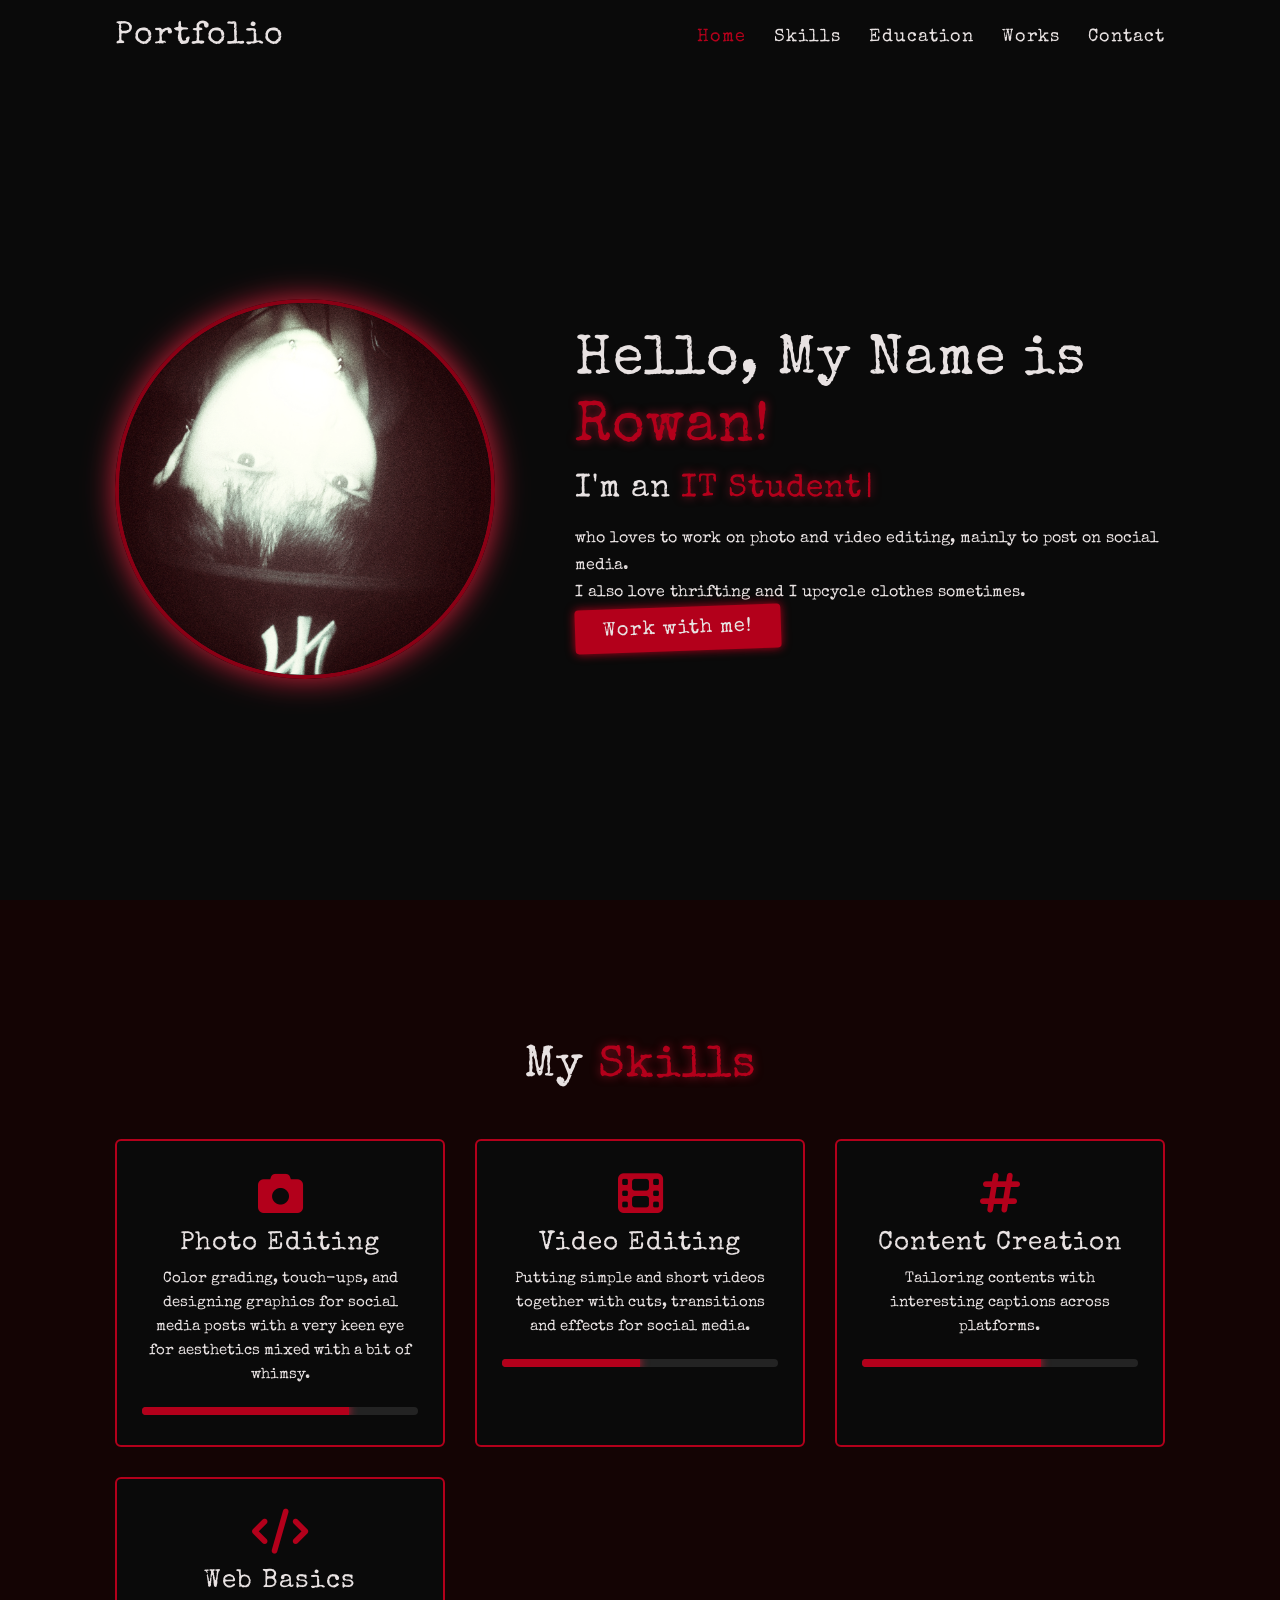
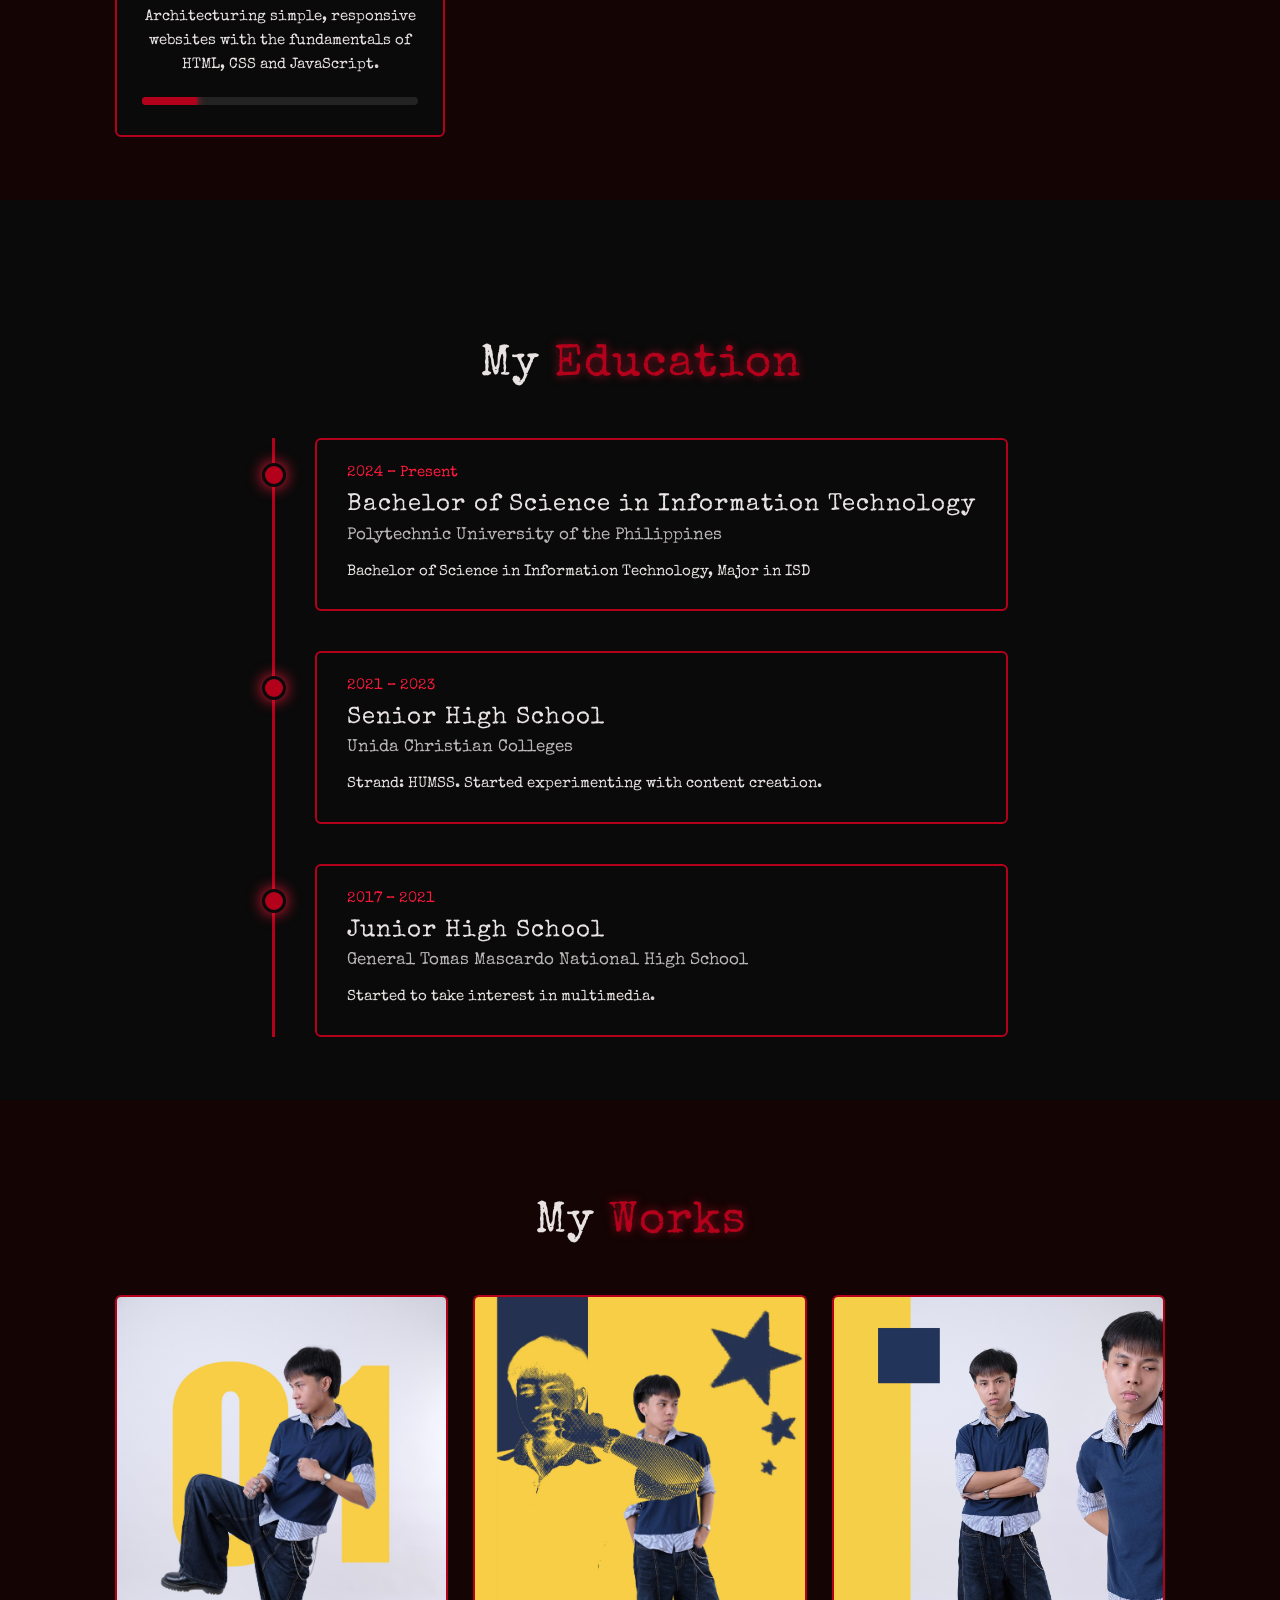
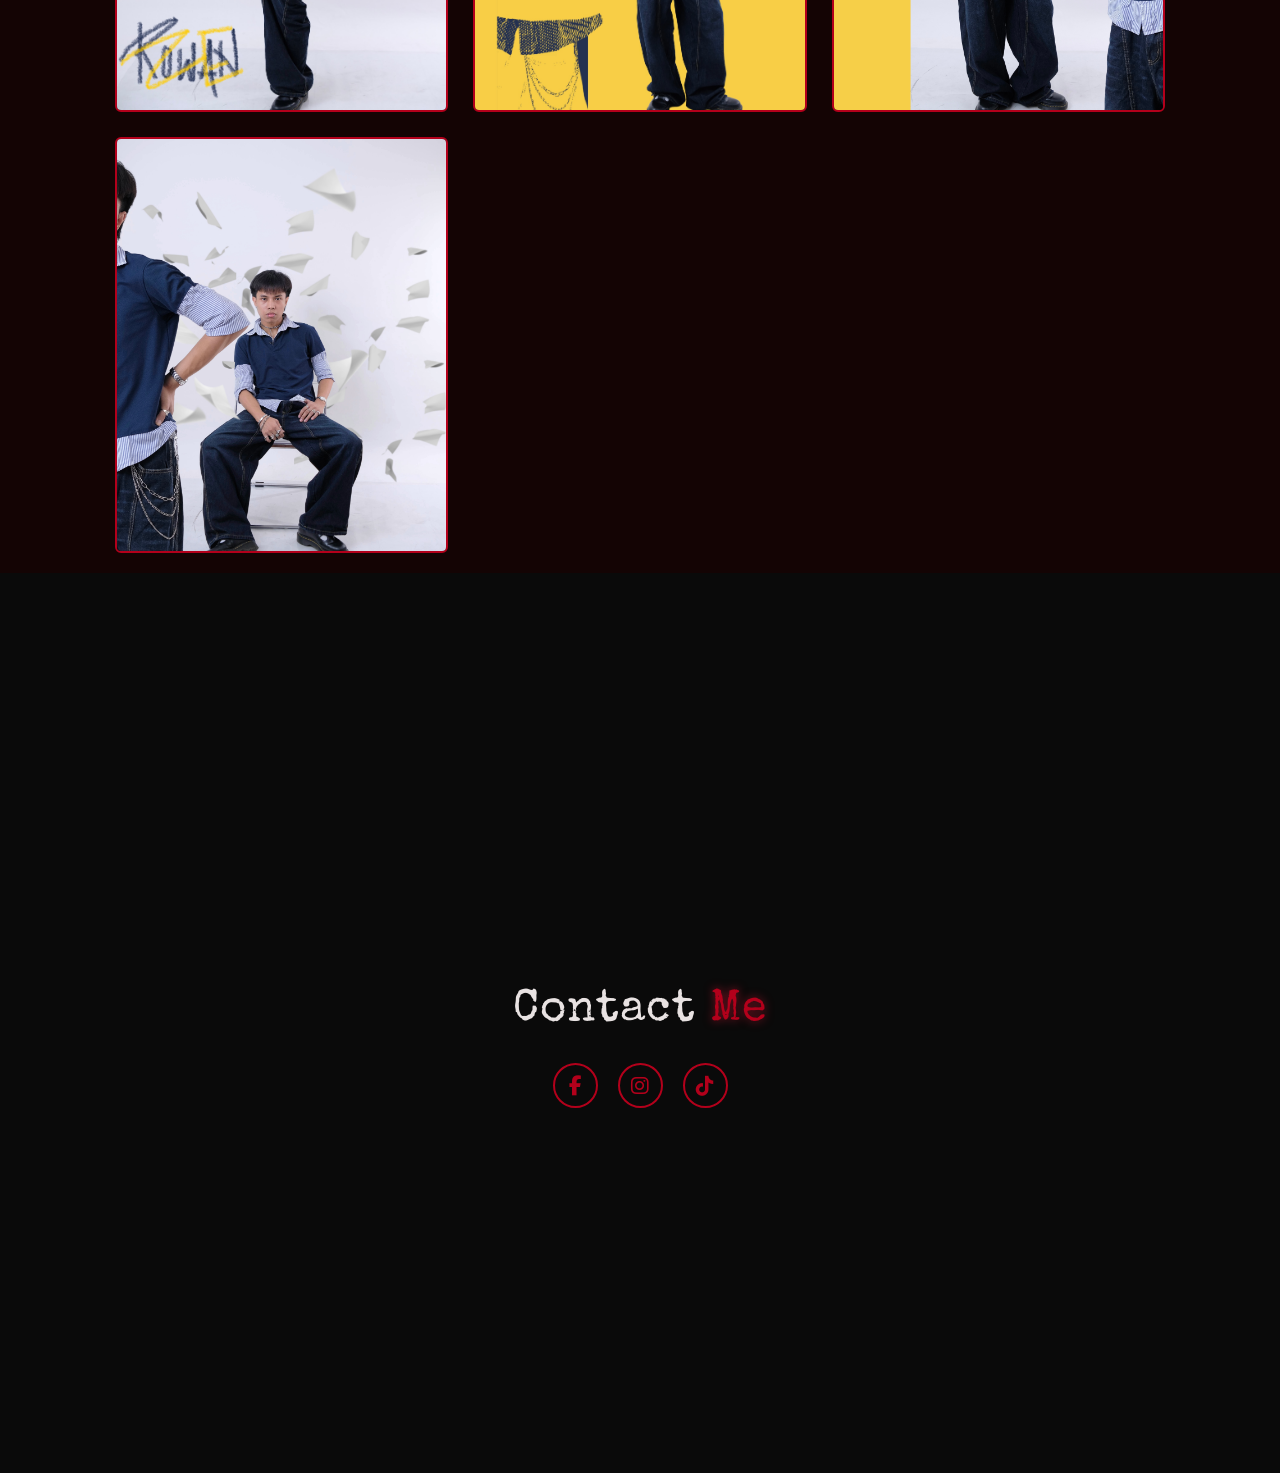
==== index.html @ f982e8a1 "Rename resume.html to index.html" ====
<!DOCTYPE html>
<html lang="en">
<head>
    <meta charset="UTF-8">
    <meta name="viewport" content="width=device-width, initial-scale=1.0">
    <title>Interactive Resume</title>
    <link rel="stylesheet" href="https://cdnjs.cloudflare.com/ajax/libs/font-awesome/6.5.1/css/all.min.css">
    <link rel="stylesheet" href="https://fonts.googleapis.com/css2?family=Special+Elite&display=swap">
    <link rel="stylesheet" href="style.css">
</head>
<body>
    <header class="header">
        <a href="#home" class="logo">Portfolio</a>
        <i class="fa-solid fa-bars" id="menu-icon"></i>
        <nav class="navbar">
            <a href="#home" class="active">Home</a>
            <a href="#skills">Skills</a>
            <a href="#education">Education</a>
            <a href="#works">Works</a>
            <a href="#contact">Contact</a>
        </nav>
    </header>

    <section class="home" id="home">
        <div class="home-img">
            <img src="base.png" alt="Rowan">
        </div>
        <div class="home-content">
            <h1>Hello, My Name is <span>Rowan!</span></h1>
            <h3 class="typing-text">I'm an <span>IT Student</span></h3>
            <p>who loves to work on photo and video editing, mainly to post on social media.</p>
            <p>I also love thrifting and I upcycle clothes sometimes.</p>
            <a href="#contact" class="btn">Work with me!</a>
        </div>
    </section>

    <section class="section" id="skills">
    <h2 class="heading">My <span>Skills</span></h2>
    
    <div class="skills-container">
        <div class="skill-box">
            <i class="fa-solid fa-camera"></i>
            <h3>Photo Editing</h3>
            <p>Color grading, touch-ups, and designing graphics for social media posts with a very keen eye for aesthetics mixed with a bit of whimsy.</p>
            <div class="bar"><span style="width: 75%"></span></div>
        </div>

        <div class="skill-box">
            <i class="fa-solid fa-film"></i>
            <h3>Video Editing</h3>
            <p>Putting simple and short videos together with cuts, transitions and effects for social media.</p>
            <div class="bar"><span style="width: 50%"></span></div>
        </div>

        <div class="skill-box">
            <i class="fa-solid fa-hashtag"></i>
            <h3>Content Creation</h3>
            <p>Tailoring contents with interesting captions across platforms.</p>
            <div class="bar"><span style="width: 65%"></span></div>
        </div>

        <div class="skill-box">
            <i class="fa-solid fa-code"></i>
            <h3>Web Basics</h3>
            <p>Architecturing simple, responsive websites with the fundamentals of HTML, CSS and JavaScript.</p>
            <div class="bar"><span style="width: 20%"></span></div>
        </div>
    </div>
    </section>

    <section class="section" id="education">
    <h2 class="heading">My <span>Education</span></h2>
    
    <div class="timeline">
        <div class="timeline-item">
            <div class="timeline-dot"></div>
            <div class="timeline-content">
                <span class="year">2024 – Present</span>
                <h1>Bachelor of Science in Information Technology</h1>
                <h4>Polytechnic University of the Philippines</h4>
                <p>Bachelor of Science in Information Technology, Major in ISD</p>
            </div>
        </div>

        <div class="timeline-item">
            <div class="timeline-dot"></div>
            <div class="timeline-content">
                <span class="year">2021 – 2023</span>
                <h1>Senior High School</h1>
                <h4>Unida Christian Colleges</h4>
                <p>Strand: HUMSS. Started experimenting with content creation.</p>
            </div>
        </div>

        <div class="timeline-item">
            <div class="timeline-dot"></div>
            <div class="timeline-content">
                <span class="year">2017 – 2021</span>
                <h1>Junior High School</h1>
                <h4>General Tomas Mascardo National High School</h4>
                <p>Started to take interest in multimedia.</p>
            </div>
        </div>
    </div>
    </section>

    <section class="section" id="works">
    <h2 class="heading">My <span>Works</span></h2>
   
    <div class="works-grid">
        <div class="work-item">
            <img src="images/work1.jpg" alt="Work 1">
            <div class="work-overlay"></div>
        </div>

        <div class="work-item">
            <img src="images/work2.jpg" alt="Work 2">
            <div class="work-overlay"> </div>
        </div>

        <div class="work-item">
            <img src="images/work3.jpg" alt="Work 3">
            <div class="work-overlay"></div>
        </div>

        <div class="work-item">
            <img src="images/work4.jpg" alt="Work 4">
            <div class="work-overlay"></div>
        </div>
    </div>
    </section>

    <div class="lightbox" id="lightbox">
        <i class="fa-solid fa-xmark" id="lightbox-close"></i>
        <img src="" alt="" id="lightbox-img">
    </div>

    <section class="section" id="contact"><h2 class="heading">Contact <span>Me</span></h2>
        <div class="social-icons">
            <a href="https://www.facebook.com/rowan.wanj" target="_blank" rel="noopener noreferrer" aria-label="Facebook"><i class="fa-brands fa-facebook-f"></i></a>
            <a href="https://www.instagram.com/zer0_wannn/" target="_blank" rel="noopener noreferrer" aria-label="Instagram"><i class="fa-brands fa-instagram"></i></a>
            <a href="https://www.tiktok.com/@zer0_wannn" target="_blank" rel="noopener noreferrer" aria-label="TikTok"><i class="fa-brands fa-tiktok"></i></a>
        </div>
    </section>
    
    <script src="script.js"></script>
</body>
</html>
---- style.css ----
@font-face {
    font-family: 'Grunge';
    src: url('grunge.ttf') format('truetype');
    font-display: swap;
}
 
* {
    margin: 0;
    padding: 0;
    box-sizing: border-box;
    font-family: 'Special Elite', monospace;
    text-decoration: none;
    border: none;
    outline: none;
    scroll-behavior: smooth;
}
 
:root {
    --bg-color: #0a0a0a;
    --second-bg-color: #140404;
    --text-color: #e8e2e2;
    --main-color: #b3001b;
    --main-glow: #ff1a3c;
    --heading-font: 'Grunge', 'Special Elite', cursive;
}
 
.logo,
h1, h2, h3,
h1 span, h2 span, h3 span,
.heading,
.navbar a,
.btn {
    font-family: var(--heading-font);
    font-weight: normal;
    letter-spacing: .1rem;
}
 
html {
    font-size: 62.5%;
    overflow-x: hidden;
}
 
body {
    background: var(--bg-color);
    color: var(--text-color);
}
 
section {
    min-height: 100vh;
    padding: 10rem 9% 2rem;
}
 
span {
    color: var(--main-color);
    text-shadow: 0 0 1rem rgba(255, 26, 60, .5);
}
 
.header {
    position: fixed;
    top: 0;
    left: 0;
    width: 100%;
    padding: 2rem 9%;
    display: flex;
    justify-content: space-between;
    align-items: center;
    z-index: 100;
    transition: background .3s, box-shadow .3s;
}
 
.header.sticky {
    background: var(--bg-color);
    border-bottom: .2rem solid var(--main-color);
    box-shadow: 0 .5rem 1.5rem rgba(179, 0, 27, .35);
}
 
.logo {
    font-size: 3.2rem;
    color: var(--text-color);
}
 
.navbar a {
    font-size: 1.8rem;
    color: var(--text-color);
    margin-left: 2.5rem;
    white-space: nowrap;
    transition: color .3s;
}
 
.navbar a:hover,
.navbar a.active {
    color: var(--main-color);
}
 
#menu-icon {
    font-size: 3rem;
    color: var(--text-color);
    cursor: pointer;
    display: none;
}
 
.home {
    display: flex;
    align-items: center;
    justify-content: center;
    gap: 8rem;
}
 
.home-img img {
    width: 32vw;
    max-width: 380px;
    aspect-ratio: 1 / 1;
    object-fit: cover;
    border-radius: 50%;
    border: .4rem solid var(--main-color);
    box-shadow: 0 0 3rem var(--main-glow);
    filter: grayscale(30%) contrast(1.1);
    animation: float 4s ease-in-out infinite;
}
 
@keyframes float {
    0%, 100% { transform: translateY(0); }
    50%      { transform: translateY(-2.4rem); }
}
 
.home-content h1 {
    font-size: 5.6rem;
    line-height: 1.2;
}
 
.home-content h3 {
    font-size: 3.2rem;
    margin: 1rem 0 2rem;
}
 
.typing-text span::after {
    content: '|';
    margin-left: .3rem;
    animation: blink .8s infinite;
}
 
@keyframes blink {
    50% { opacity: 0; }
}
 
.home-content p {
    font-size: 1.6rem;
    line-height: 1.7;
}
 
.social-icons {
    margin: 3rem 0;
}
 
.social-icons a {
    display: inline-flex;
    justify-content: center;
    align-items: center;
    width: 4.5rem;
    height: 4.5rem;
    border: .2rem solid var(--main-color);
    border-radius: 50%;
    font-size: 2rem;
    color: var(--main-color);
    margin-right: 1.5rem;
    transition: .3s;
}
 
.social-icons a:hover {
    background: var(--main-color);
    color: var(--text-color);
    box-shadow: 0 0 1.5rem var(--main-glow);
}
 
.btn {
    display: inline-block;
    padding: 1.2rem 2.8rem;
    background: var(--main-color);
    border-radius: .4rem;
    font-size: 2rem;
    color: var(--text-color);
    box-shadow: 0 0 1rem var(--main-color);
    transform: rotate(-2deg);
    transition: .3s;
}
 
.btn:hover {
    background: var(--main-glow);
    box-shadow: 0 0 2.5rem var(--main-glow);
    transform: rotate(0deg) translateY(-.3rem);
}
 
.section:nth-of-type(even) {
    background: var(--second-bg-color);
}
 
.heading {
    text-align: center;
    font-size: 4.5rem;
}
 
@media (max-width: 1200px) {
    html { font-size: 55%; }
}
 
@media (max-width: 991px) {
    .header { padding: 2rem 3%; }
    section { padding: 10rem 3% 2rem; }
}
 
@media (max-width: 900px) {
    #menu-icon { display: block; }
 
    .navbar {
        position: absolute;
        top: 100%;
        left: 0;
        width: 100%;
        padding: 1rem 3%;
        background: var(--bg-color);
        border-top: .1rem solid rgba(255, 255, 255, .1);
        box-shadow: 0 .5rem 1rem rgba(0, 0, 0, .3);
        display: none;
    }
 
    .navbar.active { display: block; }
 
    .navbar a {
        display: block;
        font-size: 2.2rem;
        margin: 3rem 0;
    }
 
    .home {
        flex-direction: column;
        text-align: center;
        gap: 4rem;
    }
 
    .home-img img { width: 60vw; }
}
 
@media (max-width: 450px) {
    html { font-size: 50%; }
    .home-content h1 { font-size: 4.5rem; }
}

#skills {
    display: flex;
    flex-direction: column;
    justify-content: center;
}

.skills-container {
    display: grid;
    grid-template-columns: repeat(auto-fit, minmax(25rem, 1fr));
    gap: 3rem;
    margin-top: 5rem;
}

.skill-box {
    background: var(--bg-color);
    border: .2rem solid var(--main-color);
    border-radius: .6rem;
    padding: 3rem 2.5rem;
    text-align: center;
    transition: .3s;
}

.skill-box:hover {
    transform: translateY(-.8rem) rotate(-1deg);
    box-shadow: 0 0 2rem var(--main-glow);
}

.skill-box i {
    font-size: 4.5rem;
    color: var(--main-color);
}

.skill-box h3 {
    font-size: 2.6rem;
    margin: 1.5rem 0 1rem;
}

.skill-box p {
    font-size: 1.5rem;
    line-height: 1.6;
    margin-bottom: 2rem;
}

.skill-box .bar {
    height: .8rem;
    background: rgba(255, 255, 255, .1);
    border-radius: .4rem;
    overflow: hidden;
}

.skill-box .bar span {
    display: block;
    height: 100%;
    background: var(--main-color);
    box-shadow: 0 0 1rem var(--main-glow);
    text-shadow: none;
}

#education {
    display: flex;
    flex-direction: column;
    justify-content: center;
}

.timeline {
    position: relative;
    max-width: 90rem;
    margin: 5rem auto 0;
    padding-left: 4rem;
    border-left: .3rem solid var(--main-color);
}

.timeline-item {
    position: relative;
    margin-bottom: 4rem;
}

.timeline-item:last-child {
    margin-bottom: 0;
}

.timeline-dot {
    position: absolute;
    left: -5.3rem;
    top: 2.5rem;
    width: 2.4rem;
    height: 2.4rem;
    background: var(--main-color);
    border: .3rem solid var(--bg-color);
    border-radius: 50%;
    box-shadow: 0 0 1.5rem var(--main-glow);
}

.timeline-content {
    background: var(--bg-color);
    border: .2rem solid var(--main-color);
    border-radius: .6rem;
    padding: 2.5rem 3rem;
    transition: .3s;
}

.timeline-content:hover {
    transform: translateX(.8rem);
    box-shadow: 0 0 2rem var(--main-glow);
}

.timeline-content .year {
    display: inline-block;
    font-size: 1.5rem;
    color: var(--main-glow);
    text-shadow: none;
    margin-bottom: 1rem;
}

.timeline-content h1 {
    font-family: 'Special Elite', monospace;
    font-weight: normal;
    font-size: 2.4rem;
    line-height: 1.3;
}

.timeline-content h4 {
    font-size: 1.7rem;
    font-weight: normal;
    opacity: .8;
    margin: .5rem 0 1.5rem;
}

.timeline-content p {
    font-size: 1.5rem;
    line-height: 1.7;
}

@media (max-width: 450px) {
    .timeline { padding-left: 2.5rem; }
    .timeline-dot { left: -3.8rem; }
    .timeline-content { padding: 2rem; }
}

#works {
    display: flex;
    flex-direction: column;
    justify-content: center;
}

.works-grid {
    display: grid;
    grid-template-columns: repeat(auto-fit, minmax(28rem, 1fr));
    gap: 2.5rem;
    margin-top: 5rem;
}

.work-item {
    position: relative;
    aspect-ratio: 4 / 5;
    border: .2rem solid var(--main-color);
    border-radius: .6rem;
    overflow: hidden;
    cursor: pointer;
}

.work-item img {
    width: 100%;
    height: 100%;
    object-fit: cover;
    transition: transform .5s, filter .5s;
}

.work-overlay {
    position: absolute;
    inset: 0;
    display: flex;
    flex-direction: column;
    justify-content: flex-end;
    padding: 2.5rem;
    background: linear-gradient(to top, rgba(179, 0, 27, .9), transparent 60%);
    opacity: 0;
    transition: opacity .4s;
}

.work-overlay h3 {
    font-family: 'Special Elite', monospace;
    font-size: 2.2rem;
}

.work-overlay p {
    font-size: 1.4rem;
    margin-top: .5rem;
}

.work-item:hover img {
    transform: scale(1.08);
    filter: grayscale(40%);
}

.work-item:hover .work-overlay {
    opacity: 1;
}

.lightbox {
    position: fixed;
    inset: 0;
    background: rgba(0, 0, 0, .92);
    display: none;
    justify-content: center;
    align-items: center;
    z-index: 200;
    padding: 2rem;
}

.lightbox.show {
    display: flex;
}

.lightbox img {
    max-width: 100%;
    max-height: 90vh;
    border: .3rem solid var(--main-color);
    box-shadow: 0 0 3rem var(--main-glow);
}

#lightbox-close {
    position: absolute;
    top: 2rem;
    right: 3rem;
    font-size: 4rem;
    color: var(--text-color);
    cursor: pointer;
}

#lightbox-close:hover {
    color: var(--main-glow);
}

#contact {
    display: flex;
    flex-direction: column;
    justify-content: center;
}

#contact .social-icons {
    display: flex;
    justify-content: center;
    gap: 2rem;
}

#contact .social-icons a {
    margin-right: 0;
}
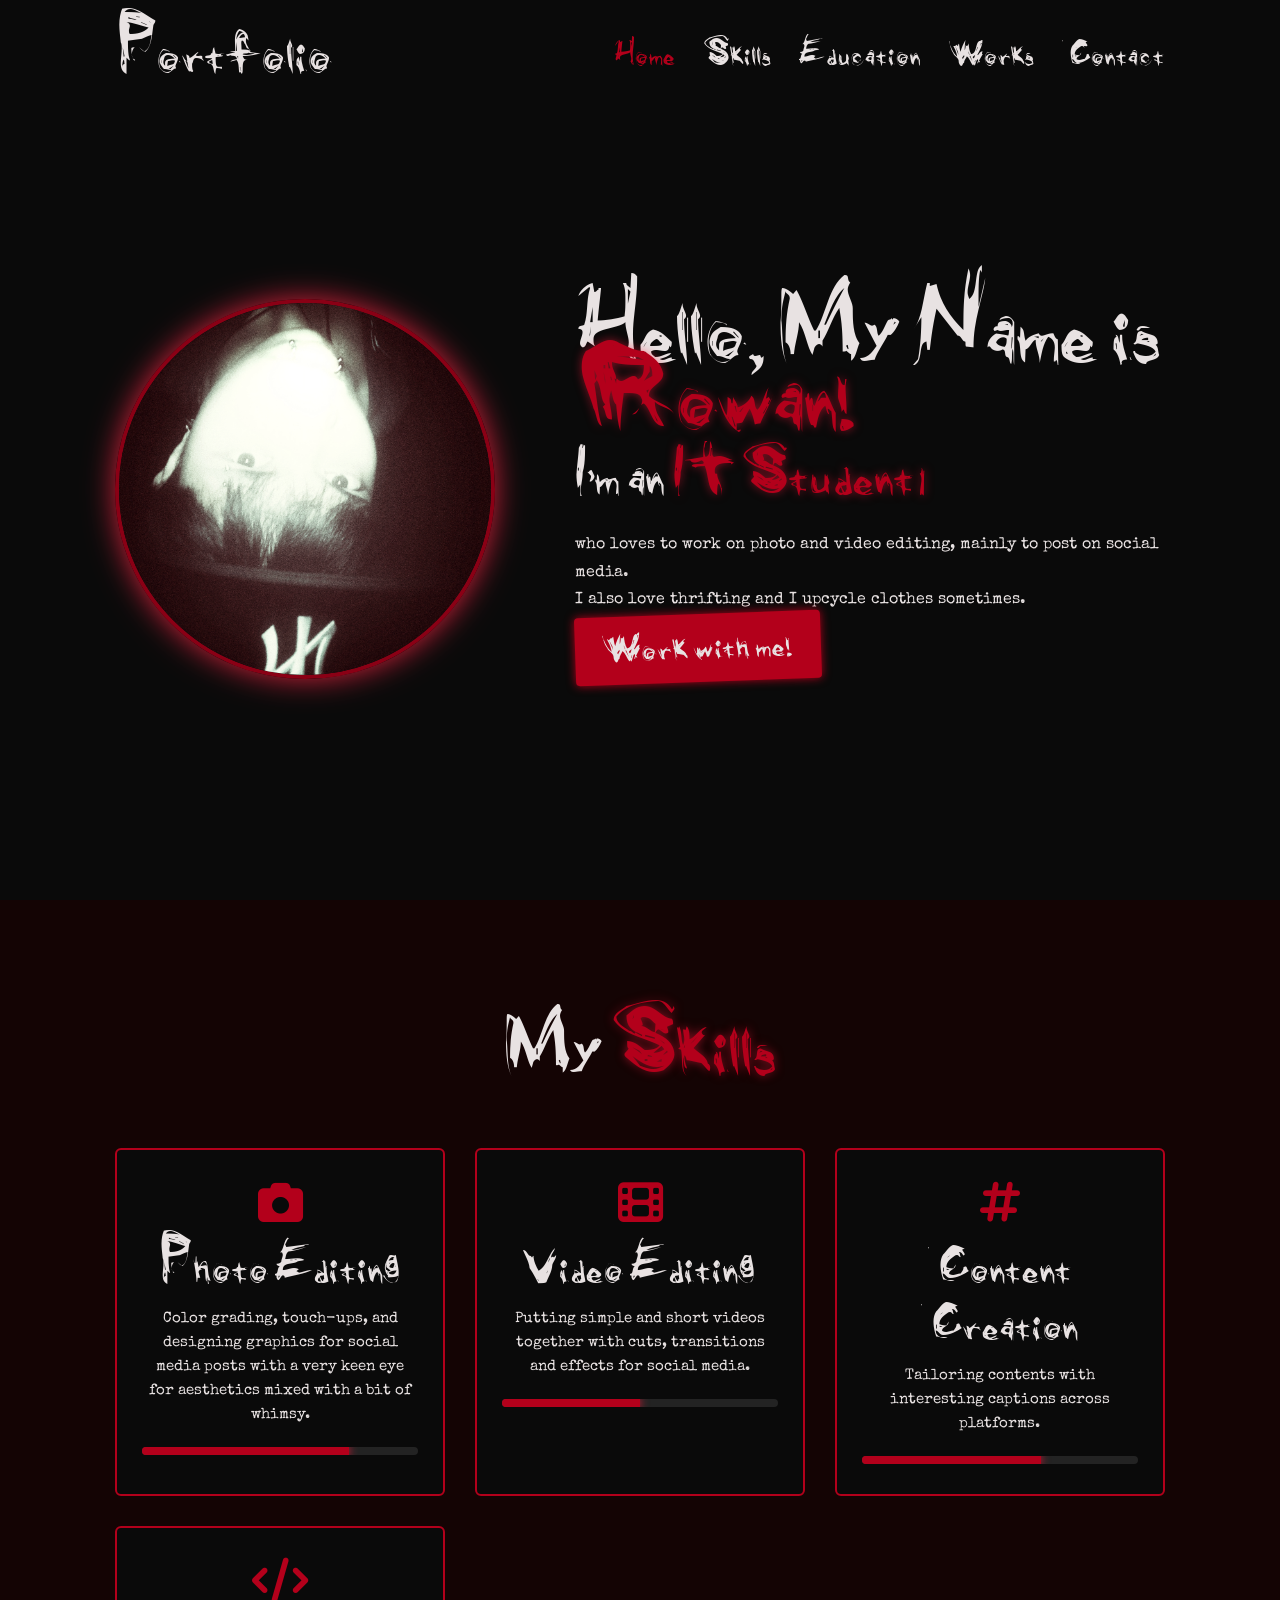
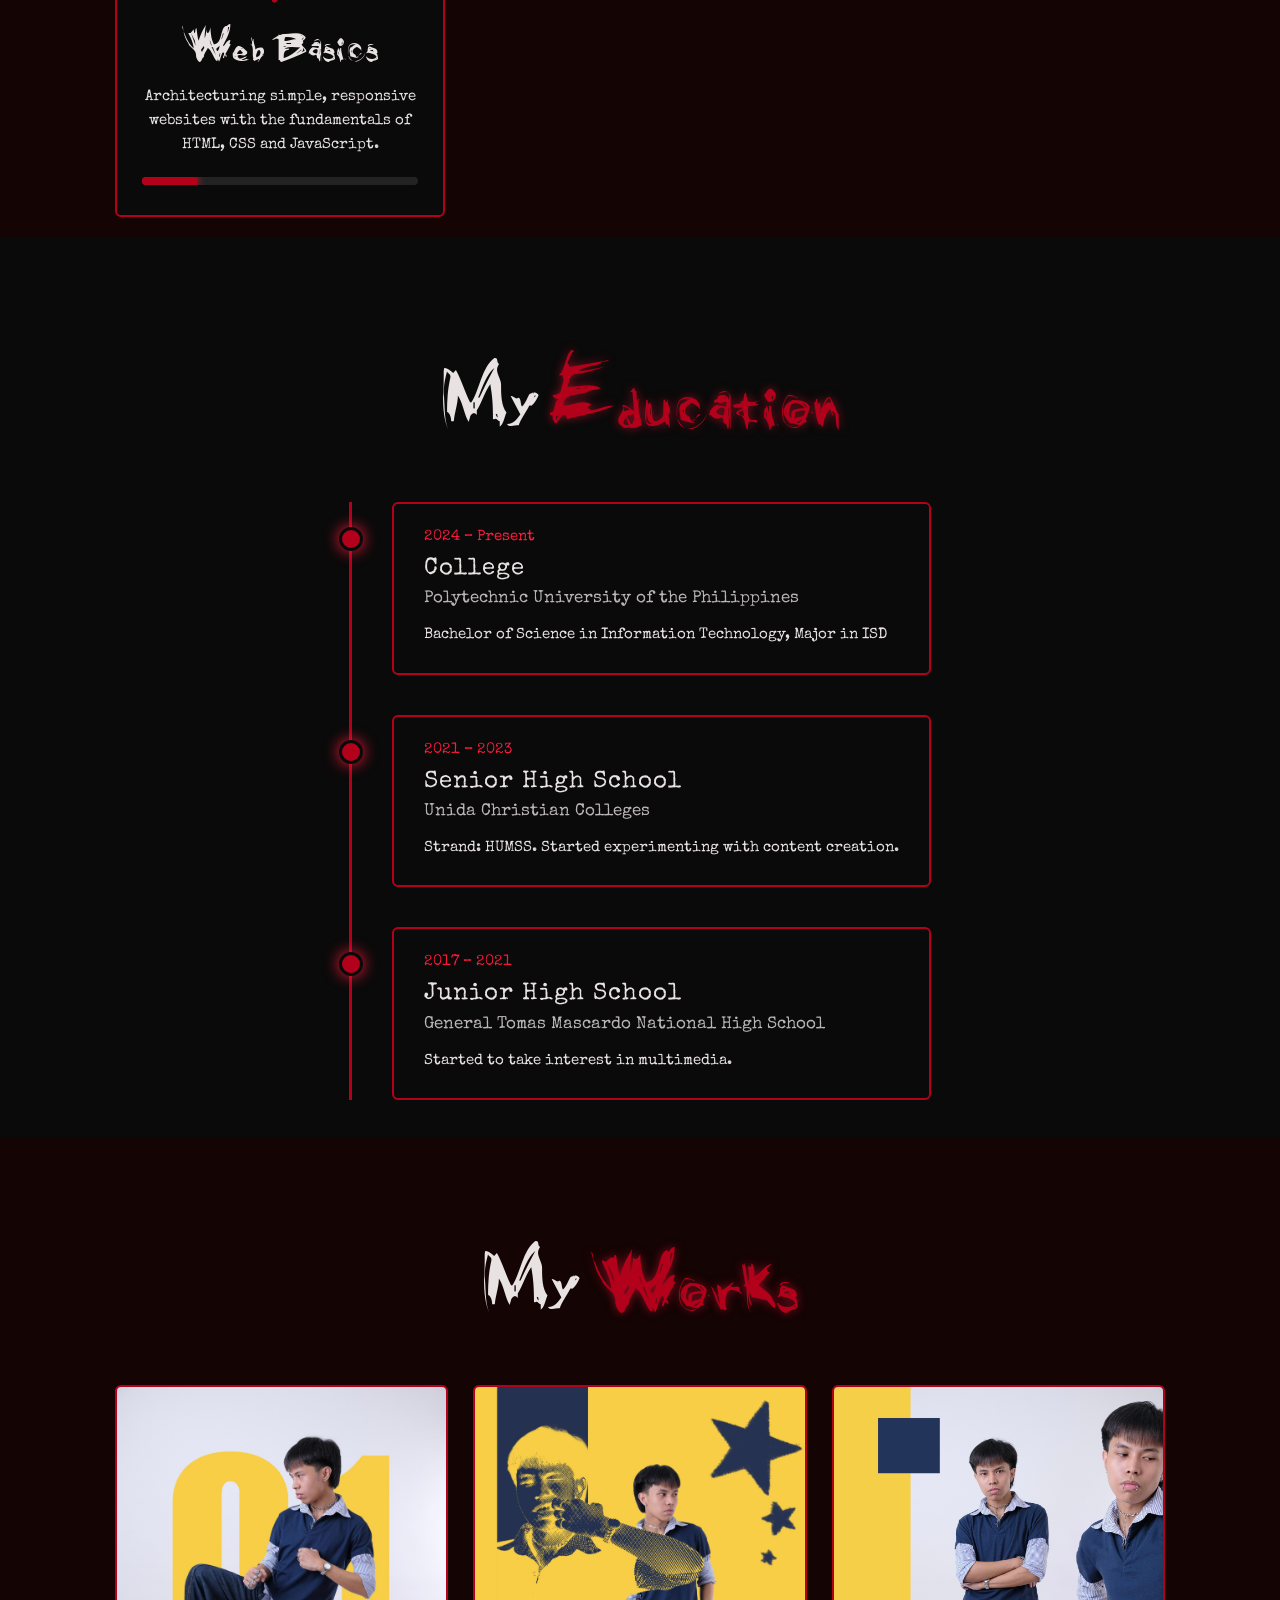
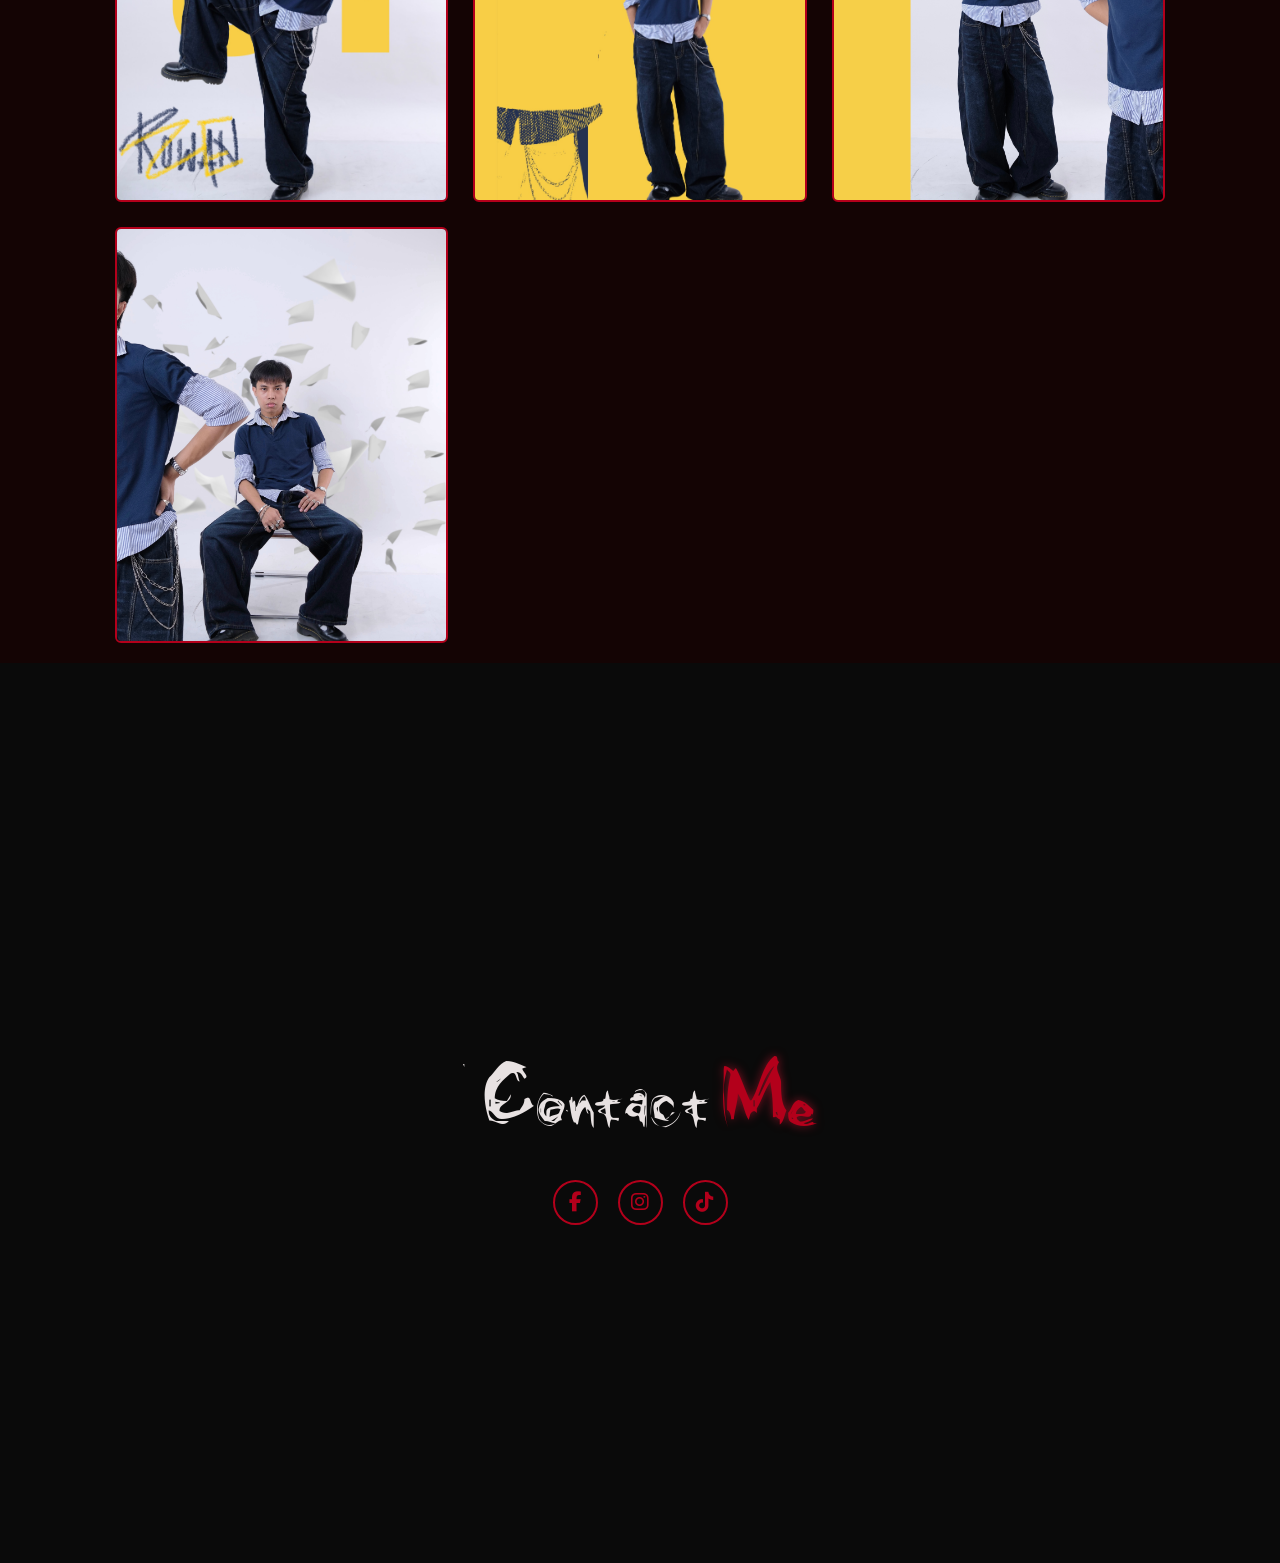
==== commit 7acf021d: "Update education title in timeline section" ====
--- a/index.html
+++ b/index.html
@@ -76,7 +76,7 @@
             <div class="timeline-dot"></div>
             <div class="timeline-content">
                 <span class="year">2024 – Present</span>
-                <h1>Bachelor of Science in Information Technology</h1>
+                <h1>College</h1>
                 <h4>Polytechnic University of the Philippines</h4>
                 <p>Bachelor of Science in Information Technology, Major in ISD</p>
             </div>
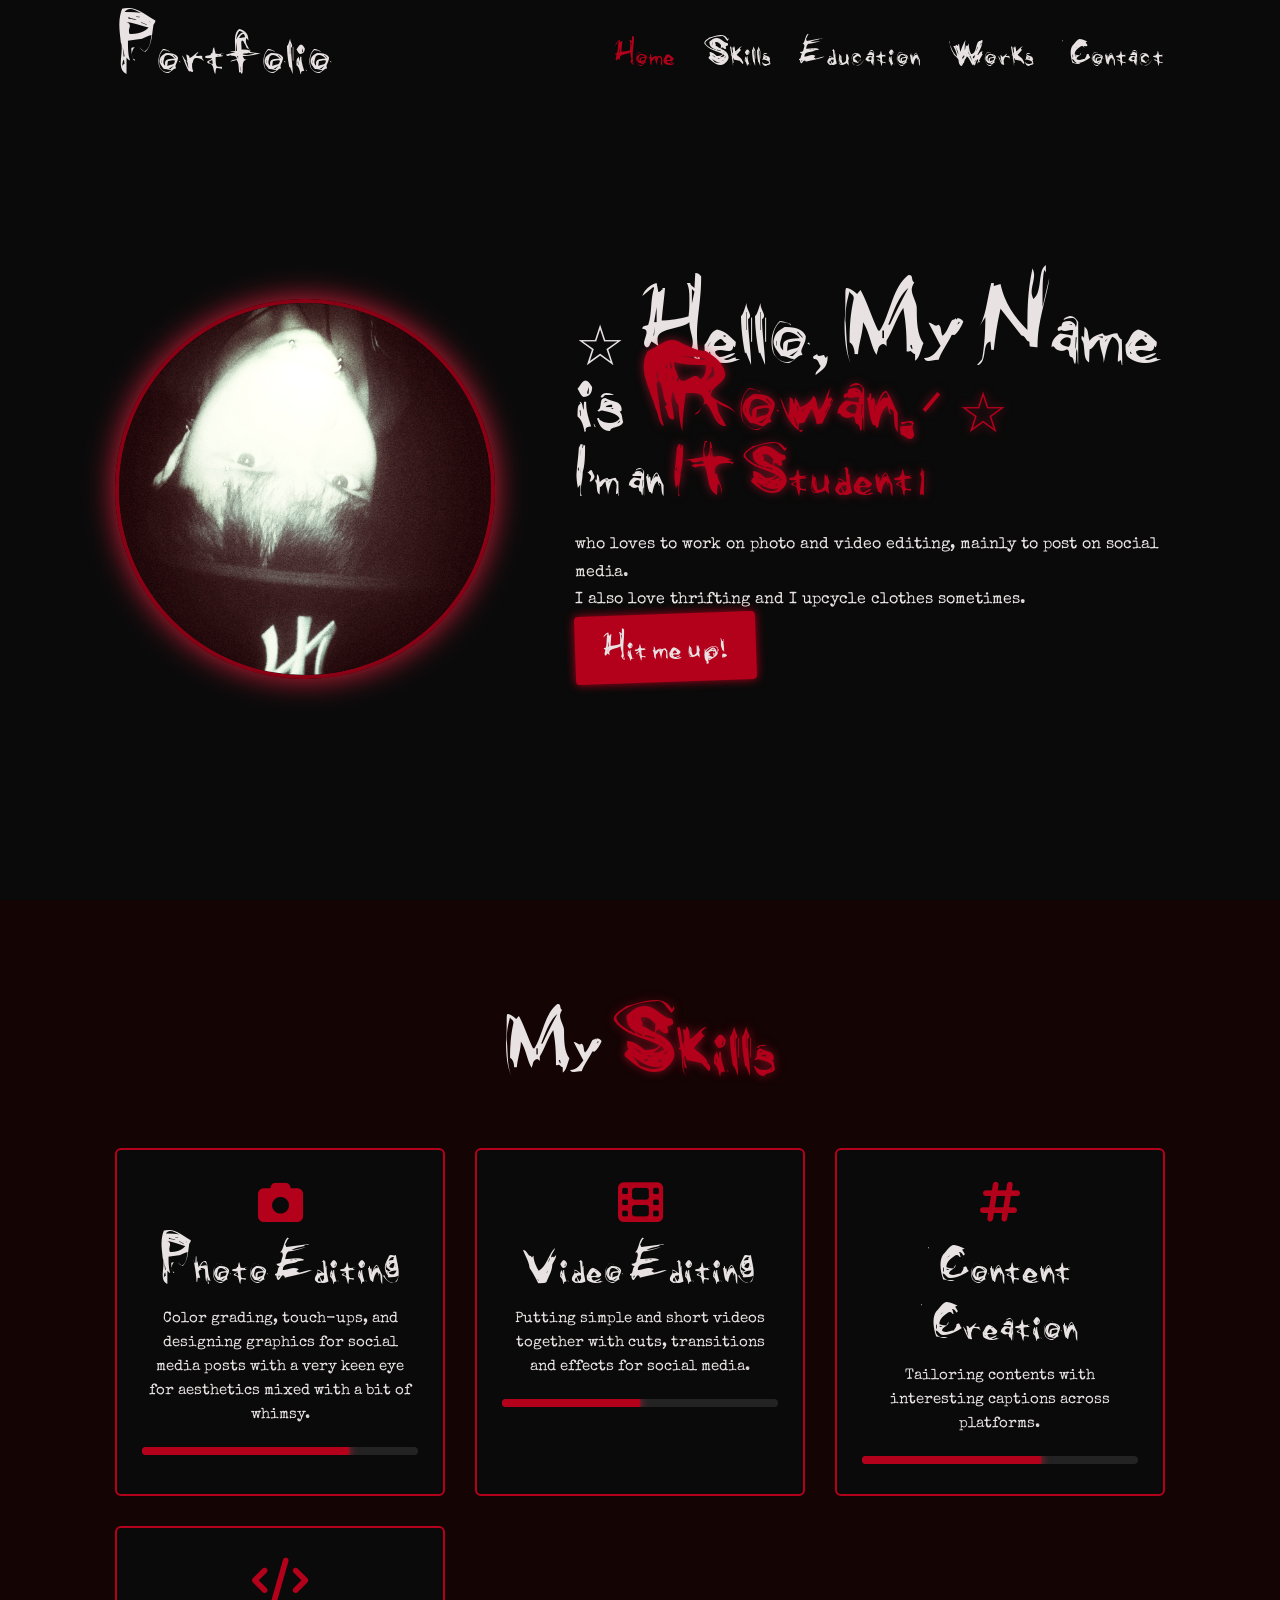
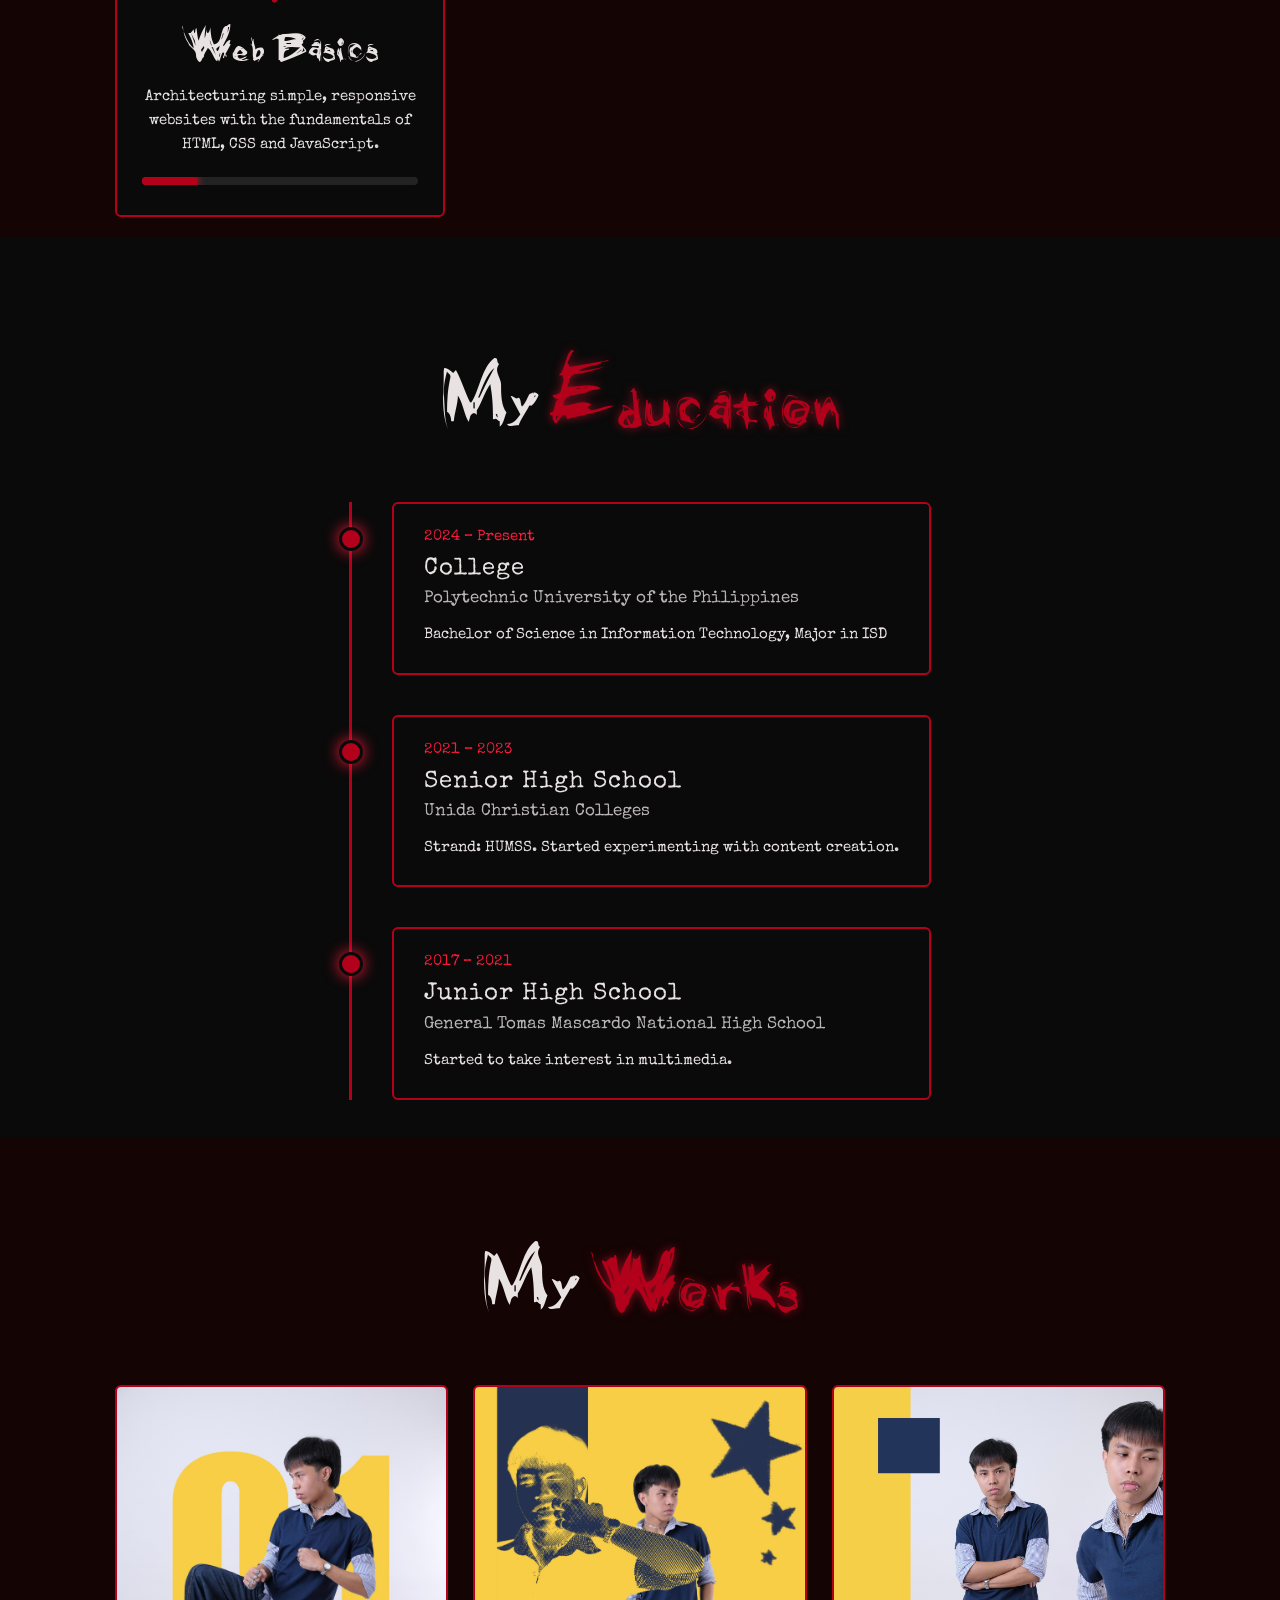
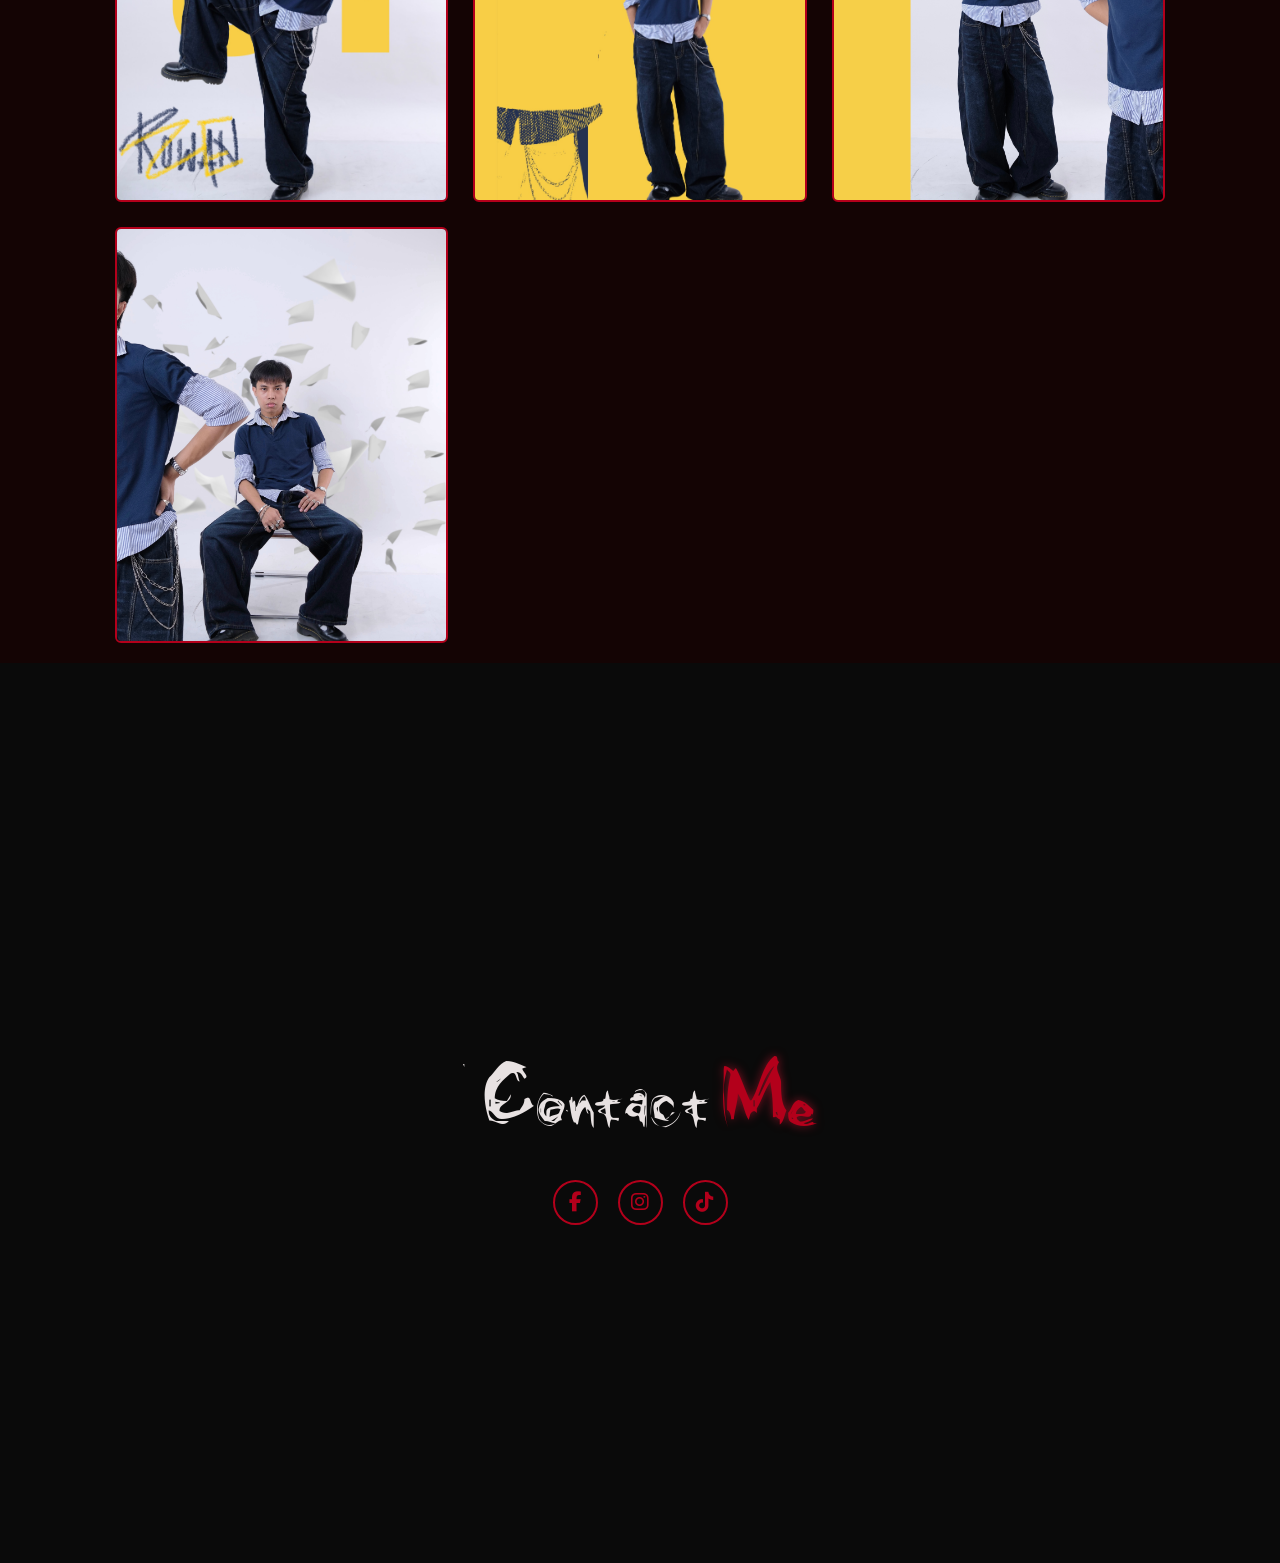
==== commit 5e47ce5a: "Update greeting and call-to-action text in index.html" ====
--- a/index.html
+++ b/index.html
@@ -26,11 +26,11 @@
             <img src="base.png" alt="Rowan">
         </div>
         <div class="home-content">
-            <h1>Hello, My Name is <span>Rowan!</span></h1>
+            <h1>☆ Hello, My Name is <span>Rowan.ᐟ ☆</span></h1>
             <h3 class="typing-text">I'm an <span>IT Student</span></h3>
             <p>who loves to work on photo and video editing, mainly to post on social media.</p>
             <p>I also love thrifting and I upcycle clothes sometimes.</p>
-            <a href="#contact" class="btn">Work with me!</a>
+            <a href="#contact" class="btn">Hit me up!</a>
         </div>
     </section>
 
